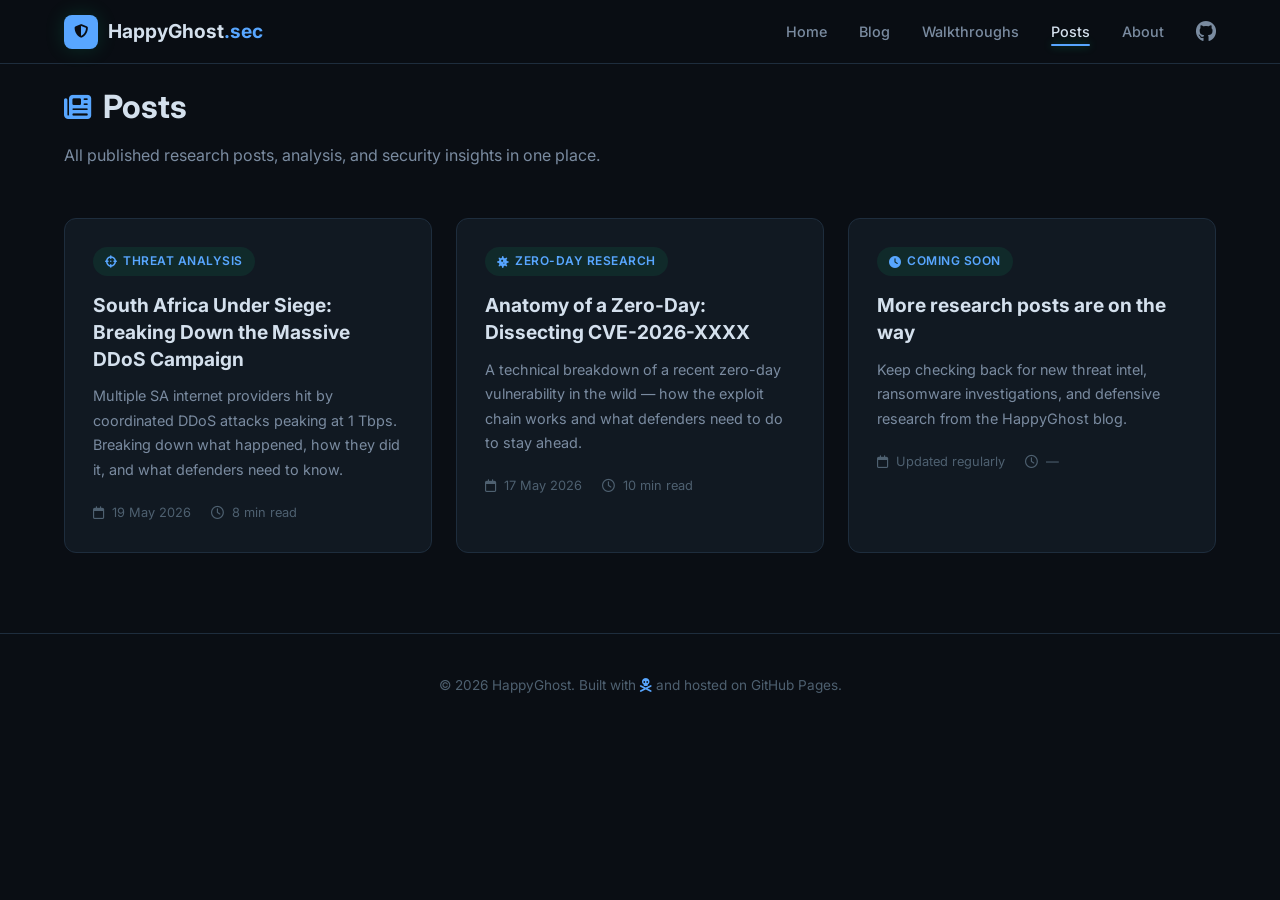
==== posts.html @ b6957aea "Add files via upload" ====
<!DOCTYPE html>
<html lang="en">
<head>
    <meta charset="UTF-8">
    <meta name="viewport" content="width=device-width, initial-scale=1.0">
    <title>Posts | HappyGhost.sec</title>
    <link rel="preconnect" href="https://fonts.googleapis.com">
    <link href="https://fonts.googleapis.com/css2?family=Inter:wght@300;400;500;600;700;800&family=JetBrains+Mono:wght@400;500&display=swap" rel="stylesheet">
    <link rel="stylesheet" href="https://cdnjs.cloudflare.com/ajax/libs/font-awesome/6.5.1/css/all.min.css">
    <link rel="stylesheet" href="css/style.css">
</head>
<body>
    <!-- Navigation -->
    <nav class="navbar" id="navbar">
        <div class="nav-container">
            <a href="index.html" class="nav-logo">
                <span class="logo-icon"><i class="fas fa-shield-halved"></i></span>
                <span class="logo-text">HappyGhost<span class="accent">.sec</span></span>
            </a>
            <ul class="nav-links" id="nav-links">
                <li><a href="index.html">Home</a></li>
                <li><a href="index.html#blog">Blog</a></li>
                <li><a href="walkthroughs.html">Walkthroughs</a></li>
                <li><a href="posts.html" class="active">Posts</a></li>
                <li><a href="index.html#about">About</a></li>
                <li><a href="https://github.com" target="_blank" class="nav-github"><i class="fab fa-github"></i></a></li>
            </ul>
            <button class="nav-toggle" id="nav-toggle" aria-label="Toggle menu">
                <span></span><span></span><span></span>
            </button>
        </div>
    </nav>

    <!-- Posts Page -->
    <section class="section">
        <div class="container">
            <div class="section-header">
                <h2><i class="fas fa-newspaper"></i> Posts</h2>
                <p>All published research posts, analysis, and security insights in one place.</p>
            </div>

            <div class="blog-grid">
                <article class="blog-card" onclick="window.location.href='posts/sa-ddos-attacks.html'">
                    <div class="card-tag"><i class="fas fa-crosshairs"></i> Threat Analysis</div>
                    <h3>South Africa Under Siege: Breaking Down the Massive DDoS Campaign</h3>
                    <p>Multiple SA internet providers hit by coordinated DDoS attacks peaking at 1 Tbps. Breaking down what happened, how they did it, and what defenders need to know.</p>
                    <div class="card-meta">
                        <span><i class="far fa-calendar"></i> 19 May 2026</span>
                        <span><i class="far fa-clock"></i> 8 min read</span>
                    </div>
                </article>

                <article class="blog-card" onclick="window.location.href='posts/zero-day-analysis.html'">
                    <div class="card-tag"><i class="fas fa-virus"></i> Zero-Day Research</div>
                    <h3>Anatomy of a Zero-Day: Dissecting CVE-2026-XXXX</h3>
                    <p>A technical breakdown of a recent zero-day vulnerability in the wild — how the exploit chain works and what defenders need to do to stay ahead.</p>
                    <div class="card-meta">
                        <span><i class="far fa-calendar"></i> 17 May 2026</span>
                        <span><i class="far fa-clock"></i> 10 min read</span>
                    </div>
                </article>

                <article class="blog-card">
                    <div class="card-tag"><i class="fas fa-clock"></i> Coming Soon</div>
                    <h3>More research posts are on the way</h3>
                    <p>Keep checking back for new threat intel, ransomware investigations, and defensive research from the HappyGhost blog.</p>
                    <div class="card-meta">
                        <span><i class="far fa-calendar"></i> Updated regularly</span>
                        <span><i class="far fa-clock"></i> —</span>
                    </div>
                </article>
            </div>
        </div>
    </section>

    <!-- Footer -->
    <footer class="footer">
        <div class="container">
            <div class="footer-content">
                <p>&copy; 2026 HappyGhost. Built with <i class="fas fa-skull-crossbones accent"></i> and hosted on GitHub Pages.</p>
            </div>
        </div>
    </footer>

    <script src="js/script.js"></script>
</body>
</html>
---- css/style.css ----
/* ===================================
   EUGENE.SEC — Cybersecurity Dark Theme
   =================================== */

/* --- Reset & Base --- */
*, *::before, *::after {
    margin: 0;
    padding: 0;
    box-sizing: border-box;
}

:root {
    --bg-primary: #0a0e14;
    --bg-secondary: #111922;
    --bg-tertiary: #162030;
    --bg-card: #111922;
    --border: #1e2d3d;
    --text-primary: #d4e0ed;
    --text-secondary: #7a8ba0;
    --text-muted: #4e6070;
    --accent: #58a6ff;
    --accent-blue: #38bdf8;
    --accent-orange: #f59e0b;
    --accent-red: #ef4444;
    --accent-purple: #a78bfa;
    --accent-cyan: #22d3ee;
    --font-body: 'Inter', -apple-system, BlinkMacSystemFont, sans-serif;
    --font-mono: 'JetBrains Mono', 'Fira Code', monospace;
    --radius: 12px;
    --radius-sm: 8px;
    --shadow: 0 2px 12px rgba(0,0,0,0.5);
    --transition: all 0.3s ease;
    --glow: 0 0 20px rgba(0, 232, 143, 0.15);
}

html {
    scroll-behavior: smooth;
    scroll-padding-top: 80px;
}

body {
    font-family: var(--font-body);
    background: var(--bg-primary);
    color: var(--text-primary);
    line-height: 1.7;
    -webkit-font-smoothing: antialiased;
}

a {
    color: var(--accent);
    text-decoration: none;
    transition: var(--transition);
}

a:hover { opacity: 0.85; }

.container {
    max-width: 1200px;
    margin: 0 auto;
    padding: 0 24px;
}

.accent { color: var(--accent); }
.accent-link { color: var(--accent); border-bottom: 1px dashed var(--accent); }
.accent-link:hover { border-bottom-style: solid; }

/* --- Navbar --- */
.navbar {
    position: fixed;
    top: 0;
    left: 0;
    right: 0;
    z-index: 1000;
    background: rgba(10, 14, 20, 0.88);
    backdrop-filter: blur(16px);
    border-bottom: 1px solid var(--border);
    height: 64px;
}

.nav-container {
    max-width: 1200px;
    margin: 0 auto;
    padding: 0 24px;
    display: flex;
    align-items: center;
    justify-content: space-between;
    height: 100%;
}

.nav-logo {
    display: flex;
    align-items: center;
    gap: 10px;
    font-size: 1.2rem;
    font-weight: 700;
    color: var(--text-primary);
}

.logo-icon {
    background: var(--accent);
    color: var(--bg-primary);
    width: 34px;
    height: 34px;
    border-radius: 8px;
    display: flex;
    align-items: center;
    justify-content: center;
    font-size: 0.85rem;
    box-shadow: var(--glow);
}

.nav-links {
    display: flex;
    list-style: none;
    gap: 32px;
    align-items: center;
}

.nav-links a {
    color: var(--text-secondary);
    font-size: 0.9rem;
    font-weight: 500;
    transition: var(--transition);
    position: relative;
}

.nav-links a:hover,
.nav-links a.active {
    color: var(--text-primary);
}

.nav-links a.active::after {
    content: '';
    position: absolute;
    bottom: -6px;
    left: 0;
    right: 0;
    height: 2px;
    background: var(--accent);
    border-radius: 1px;
    box-shadow: 0 0 8px rgba(0,232,143,0.4);
}

.nav-github {
    font-size: 1.3rem !important;
    color: var(--text-secondary) !important;
}

.nav-toggle {
    display: none;
    flex-direction: column;
    gap: 5px;
    background: none;
    border: none;
    cursor: pointer;
    padding: 4px;
}

.nav-toggle span {
    width: 24px;
    height: 2px;
    background: var(--text-primary);
    border-radius: 2px;
    transition: var(--transition);
}

/* --- Hero --- */
.hero {
    position: relative;
    padding: 160px 0 100px;
    overflow: hidden;
}

.hero-bg-grid {
    position: absolute;
    inset: 0;
    background-image:
        linear-gradient(rgba(0,232,143,0.04) 1px, transparent 1px),
        linear-gradient(90deg, rgba(0,232,143,0.04) 1px, transparent 1px);
    background-size: 60px 60px;
    mask-image: radial-gradient(ellipse 70% 70% at 50% 30%, black 20%, transparent 100%);
}

.hero-content {
    position: relative;
    max-width: 720px;
}

.hero-badge {
    display: inline-flex;
    align-items: center;
    gap: 8px;
    background: rgba(0,232,143,0.08);
    border: 1px solid rgba(0,232,143,0.2);
    padding: 6px 16px;
    border-radius: 100px;
    font-size: 0.85rem;
    color: var(--accent);
    margin-bottom: 24px;
}

.pulse {
    animation: pulse 2s infinite;
}

@keyframes pulse {
    0%, 100% { opacity: 1; }
    50% { opacity: 0.4; }
}

.hero h1 {
    font-size: 3.2rem;
    font-weight: 800;
    line-height: 1.15;
    margin-bottom: 20px;
    letter-spacing: -0.02em;
}

.hero-subtitle {
    font-size: 1.15rem;
    color: var(--text-secondary);
    line-height: 1.8;
    margin-bottom: 36px;
}

.hero-stats {
    display: flex;
    gap: 40px;
    margin-bottom: 36px;
    padding: 24px 0;
    border-top: 1px solid var(--border);
    border-bottom: 1px solid var(--border);
}

.stat-number {
    display: block;
    font-size: 1.8rem;
    font-weight: 800;
    color: var(--accent);
    font-family: var(--font-mono);
    text-shadow: 0 0 20px rgba(0,232,143,0.3);
}

.stat-label {
    font-size: 0.8rem;
    color: var(--text-muted);
    text-transform: uppercase;
    letter-spacing: 0.05em;
}

.hero-actions {
    display: flex;
    gap: 16px;
    flex-wrap: wrap;
}

/* --- Buttons --- */
.btn {
    display: inline-flex;
    align-items: center;
    gap: 8px;
    padding: 12px 24px;
    border-radius: var(--radius-sm);
    font-size: 0.9rem;
    font-weight: 600;
    cursor: pointer;
    transition: var(--transition);
    border: none;
}

.btn-primary {
    background: var(--accent);
    color: var(--bg-primary);
}

.btn-primary:hover {
    background: #33ffaa;
    color: var(--bg-primary);
    opacity: 1;
    transform: translateY(-1px);
    box-shadow: 0 4px 24px rgba(0,232,143,0.35);
}

.btn-outline {
    background: transparent;
    color: var(--text-primary);
    border: 1px solid var(--border);
}

.btn-outline:hover {
    border-color: var(--accent);
    color: var(--accent);
    opacity: 1;
    transform: translateY(-1px);
}

/* --- Sections --- */
.section {
    padding: 80px 0;
}

.section-alt {
    background: var(--bg-secondary);
    border-top: 1px solid var(--border);
    border-bottom: 1px solid var(--border);
}

.section-header {
    margin-bottom: 48px;
}

.section-header h2 {
    font-size: 2rem;
    font-weight: 700;
    margin-bottom: 8px;
    display: flex;
    align-items: center;
    gap: 12px;
}

.section-header h2 i {
    color: var(--accent);
    font-size: 0.85em;
}

.section-header p {
    color: var(--text-secondary);
    font-size: 1rem;
}

/* --- Blog Grid --- */
.blog-grid {
    display: grid;
    grid-template-columns: repeat(auto-fill, minmax(340px, 1fr));
    gap: 24px;
}

.blog-card {
    background: var(--bg-card);
    border: 1px solid var(--border);
    border-radius: var(--radius);
    padding: 28px;
    cursor: pointer;
    transition: var(--transition);
    position: relative;
    overflow: hidden;
}

.blog-card::before {
    content: '';
    position: absolute;
    top: 0;
    left: 0;
    right: 0;
    height: 3px;
    background: linear-gradient(90deg, var(--accent), var(--accent-cyan));
    opacity: 0;
    transition: var(--transition);
}

.blog-card:hover {
    border-color: var(--accent);
    transform: translateY(-4px);
    box-shadow: 0 8px 30px rgba(0,0,0,0.5), var(--glow);
}

.blog-card:hover::before { opacity: 1; }

.card-tag {
    display: inline-flex;
    align-items: center;
    gap: 6px;
    background: rgba(0,232,143,0.08);
    color: var(--accent);
    padding: 4px 12px;
    border-radius: 100px;
    font-size: 0.75rem;
    font-weight: 600;
    margin-bottom: 16px;
    text-transform: uppercase;
    letter-spacing: 0.04em;
}

.blog-card h3 {
    font-size: 1.2rem;
    font-weight: 700;
    margin-bottom: 12px;
    line-height: 1.4;
}

.blog-card p {
    color: var(--text-secondary);
    font-size: 0.9rem;
    line-height: 1.7;
    margin-bottom: 20px;
}

.card-meta {
    display: flex;
    gap: 20px;
    font-size: 0.8rem;
    color: var(--text-muted);
}

.card-meta i { margin-right: 4px; }

/* --- SOFA Feed --- */
.sofa-status-bar {
    display: flex;
    align-items: center;
    gap: 10px;
    padding: 12px 20px;
    background: var(--bg-tertiary);
    border: 1px solid var(--border);
    border-radius: var(--radius-sm);
    margin-bottom: 24px;
    font-size: 0.85rem;
    color: var(--text-secondary);
    font-family: var(--font-mono);
}

.status-dot {
    width: 8px;
    height: 8px;
    border-radius: 50%;
    background: var(--accent);
    flex-shrink: 0;
    box-shadow: 0 0 8px rgba(0,232,143,0.5);
}

.status-dot.loading {
    background: var(--accent-orange);
    box-shadow: 0 0 8px rgba(245,158,11,0.5);
    animation: pulse 1s infinite;
}

.status-dot.error {
    background: var(--accent-red);
    box-shadow: 0 0 8px rgba(239,68,68,0.5);
}

.sofa-grid {
    display: grid;
    grid-template-columns: repeat(auto-fill, minmax(280px, 1fr));
    gap: 20px;
}

.sofa-card {
    background: var(--bg-primary);
    border: 1px solid var(--border);
    border-radius: var(--radius);
    padding: 24px;
    transition: var(--transition);
}

.sofa-card:hover {
    border-color: rgba(0,232,143,0.3);
    box-shadow: 0 0 16px rgba(0,232,143,0.06);
}

.sofa-card-header {
    display: flex;
    align-items: center;
    justify-content: space-between;
    margin-bottom: 16px;
}

.sofa-os-name {
    font-size: 1.3rem;
    font-weight: 700;
}

.sofa-version {
    font-family: var(--font-mono);
    font-size: 0.85rem;
    color: var(--accent);
    background: rgba(0,232,143,0.08);
    padding: 4px 10px;
    border-radius: 6px;
}

.sofa-details {
    display: flex;
    flex-direction: column;
    gap: 10px;
}

.sofa-detail {
    display: flex;
    justify-content: space-between;
    align-items: center;
    font-size: 0.85rem;
    padding: 8px 0;
    border-bottom: 1px solid rgba(30,45,61,0.5);
}

.sofa-detail:last-child { border-bottom: none; }

.sofa-detail-label {
    color: var(--text-secondary);
    display: flex;
    align-items: center;
    gap: 6px;
}

.sofa-detail-value {
    font-family: var(--font-mono);
    font-weight: 500;
}

.sofa-detail-value.cve-count {
    color: var(--accent-orange);
    font-weight: 700;
}

.sofa-detail-value.date {
    color: var(--text-primary);
}

.sofa-loading {
    grid-column: 1 / -1;
    display: flex;
    flex-direction: column;
    align-items: center;
    gap: 16px;
    padding: 60px 0;
    color: var(--text-muted);
}

.spinner {
    width: 36px;
    height: 36px;
    border: 3px solid var(--border);
    border-top-color: var(--accent);
    border-radius: 50%;
    animation: spin 0.8s linear infinite;
}

@keyframes spin { to { transform: rotate(360deg); } }

.sofa-footer-note {
    margin-top: 24px;
    padding: 16px 20px;
    background: var(--bg-tertiary);
    border-radius: var(--radius-sm);
    font-size: 0.8rem;
    color: var(--text-muted);
    border: 1px solid var(--border);
}

.sofa-footer-note code {
    font-family: var(--font-mono);
    background: rgba(0,232,143,0.08);
    padding: 2px 6px;
    border-radius: 4px;
    color: var(--accent);
    font-size: 0.78rem;
}

/* --- About --- */
.about-content {
    display: grid;
    grid-template-columns: 1fr auto;
    gap: 48px;
    align-items: start;
}

.about-text p {
    color: var(--text-secondary);
    margin-bottom: 16px;
    font-size: 1rem;
    line-height: 1.8;
}

.tech-stack { margin-top: 24px; }

.tech-stack h4 {
    font-size: 0.85rem;
    text-transform: uppercase;
    letter-spacing: 0.05em;
    color: var(--text-muted);
    margin-bottom: 12px;
}

.tech-tags {
    display: flex;
    flex-wrap: wrap;
    gap: 8px;
}

.tech-tag {
    background: var(--bg-secondary);
    border: 1px solid var(--border);
    padding: 6px 14px;
    border-radius: 100px;
    font-size: 0.8rem;
    color: var(--text-secondary);
    font-weight: 500;
    transition: var(--transition);
}

.tech-tag:hover {
    border-color: var(--accent);
    color: var(--accent);
    box-shadow: 0 0 10px rgba(0,232,143,0.1);
}

.about-links {
    display: flex;
    flex-direction: column;
    gap: 12px;
}

.social-link {
    display: flex;
    align-items: center;
    gap: 10px;
    padding: 12px 20px;
    background: var(--bg-secondary);
    border: 1px solid var(--border);
    border-radius: var(--radius-sm);
    color: var(--text-secondary);
    font-size: 0.9rem;
    font-weight: 500;
    transition: var(--transition);
    min-width: 180px;
}

.social-link:hover {
    border-color: var(--accent);
    color: var(--accent);
    opacity: 1;
    transform: translateX(4px);
}

.social-link i { font-size: 1.1rem; }

/* --- Post Page --- */
.post-page {
    padding: 120px 0 80px;
}

.post-page .container {
    max-width: 780px;
}

.post-header {
    margin-bottom: 48px;
}

.back-link {
    display: inline-flex;
    align-items: center;
    gap: 6px;
    color: var(--text-muted);
    font-size: 0.85rem;
    margin-bottom: 20px;
}

.back-link:hover { color: var(--accent); }

.post-header h1 {
    font-size: 2.4rem;
    font-weight: 800;
    line-height: 1.2;
    margin: 16px 0;
}

.post-meta {
    display: flex;
    gap: 24px;
    color: var(--text-muted);
    font-size: 0.85rem;
}

.post-meta i { margin-right: 4px; }

.post-body h2 {
    font-size: 1.5rem;
    margin: 40px 0 16px;
    padding-top: 24px;
    border-top: 1px solid var(--border);
}

.post-body p {
    color: var(--text-secondary);
    margin-bottom: 16px;
    font-size: 1rem;
}

.post-body .lead {
    font-size: 1.15rem;
    color: var(--text-primary);
    line-height: 1.8;
    margin-bottom: 32px;
}

.post-body figure {
    margin: 32px 0;
    border-radius: var(--radius);
    overflow: hidden;
    background: var(--bg-secondary);
    border: 1px solid var(--border);
}

.post-body figure img {
    width: 100%;
    height: auto;
    display: block;
}

.post-body figcaption {
    padding: 14px 16px;
    color: var(--text-secondary);
    font-size: 0.95rem;
}

.post-body ul {
    margin: 16px 0 24px 24px;
    color: var(--text-secondary);
}

.post-body li {
    margin-bottom: 8px;
    line-height: 1.7;
}

.post-body li a {
    color: var(--accent);
}

.code-block {
    background: var(--bg-secondary);
    border: 1px solid var(--border);
    border-radius: var(--radius);
    margin: 24px 0;
    overflow: hidden;
}

.code-header {
    display: flex;
    justify-content: space-between;
    padding: 10px 16px;
    background: var(--bg-tertiary);
    border-bottom: 1px solid var(--border);
    font-size: 0.8rem;
    color: var(--text-muted);
    font-family: var(--font-mono);
}

.code-block pre {
    padding: 20px;
    overflow-x: auto;
}

.code-block code {
    font-family: var(--font-mono);
    font-size: 0.85rem;
    color: var(--text-primary);
    line-height: 1.8;
}

.callout {
    display: flex;
    gap: 14px;
    padding: 20px;
    background: rgba(0,232,143,0.04);
    border: 1px solid rgba(0,232,143,0.15);
    border-radius: var(--radius-sm);
    margin: 24px 0;
    font-size: 0.9rem;
    color: var(--text-secondary);
    line-height: 1.7;
}

.callout i {
    color: var(--accent);
    font-size: 1.2rem;
    margin-top: 2px;
    flex-shrink: 0;
}

.post-footer-nav {
    margin-top: 60px;
    padding-top: 32px;
    border-top: 1px solid var(--border);
}

/* --- Footer --- */
.footer {
    padding: 40px 0;
    border-top: 1px solid var(--border);
    text-align: center;
}

.footer-content p {
    color: var(--text-muted);
    font-size: 0.85rem;
}

.footer-sub {
    margin-top: 4px;
    font-size: 0.78rem !important;
}

/* --- Responsive --- */
@media (max-width: 768px) {
    .nav-links {
        display: none;
        position: absolute;
        top: 64px;
        left: 0;
        right: 0;
        background: var(--bg-secondary);
        border-bottom: 1px solid var(--border);
        flex-direction: column;
        padding: 20px 24px;
        gap: 16px;
    }

    .nav-links.open { display: flex; }
    .nav-toggle { display: flex; }

    .hero { padding: 120px 0 60px; }
    .hero h1 { font-size: 2.2rem; }
    .hero-stats { flex-direction: column; gap: 20px; }
    .blog-grid { grid-template-columns: 1fr; }
    .sofa-grid { grid-template-columns: 1fr; }
    .about-content { grid-template-columns: 1fr; }
    .about-links { flex-direction: row; flex-wrap: wrap; }
    .post-header h1 { font-size: 1.8rem; }
    .post-meta { flex-wrap: wrap; gap: 12px; }
}

@media (max-width: 480px) {
    .hero h1 { font-size: 1.8rem; }
    .hero-actions { flex-direction: column; }
    .btn { justify-content: center; }
}


/* ===================================
   WALKTHROUGH STYLES
   Add this to the BOTTOM of your css/style.css
   =================================== */

/* --- Platform Cards (index.html) --- */
.walkthrough-platforms {
    display: grid;
    grid-template-columns: repeat(auto-fill, minmax(340px, 1fr));
    gap: 24px;
}

.platform-card {
    display: flex;
    align-items: center;
    gap: 24px;
    background: var(--bg-card);
    border: 1px solid var(--border);
    border-radius: var(--radius);
    padding: 32px;
    cursor: pointer;
    transition: var(--transition);
    text-decoration: none;
    position: relative;
    overflow: hidden;
}

.platform-card::before {
    content: '';
    position: absolute;
    top: 0;
    left: 0;
    right: 0;
    height: 3px;
    opacity: 0;
    transition: var(--transition);
}

.platform-card:hover {
    transform: translateY(-4px);
    opacity: 1;
}

.htb-card::before { background: #9fef00; }
.thm-card::before { background: #ef3b36; }

.htb-card:hover { border-color: #9fef00; box-shadow: 0 8px 30px rgba(159,239,0,0.1); }
.thm-card:hover { border-color: #ef3b36; box-shadow: 0 8px 30px rgba(239,59,54,0.1); }

.platform-card:hover::before { opacity: 1; }

.platform-icon {
    width: 64px;
    height: 64px;
    border-radius: 16px;
    display: flex;
    align-items: center;
    justify-content: center;
    font-size: 1.6rem;
    flex-shrink: 0;
}

.htb-icon { background: rgba(159,239,0,0.1); color: #9fef00; }
.thm-icon { background: rgba(239,59,54,0.1); color: #ef3b36; }

.platform-info h3 {
    font-size: 1.3rem;
    font-weight: 700;
    color: var(--text-primary);
    margin-bottom: 8px;
}

.platform-info p {
    color: var(--text-secondary);
    font-size: 0.9rem;
    line-height: 1.6;
    margin-bottom: 12px;
}

.platform-link {
    font-size: 0.85rem;
    font-weight: 600;
    display: inline-flex;
    align-items: center;
    gap: 6px;
    transition: var(--transition);
}

.htb-card .platform-link { color: #9fef00; }
.thm-card .platform-link { color: #ef3b36; }

/* --- Walkthroughs Page --- */
.wt-page {
    padding: 120px 0 80px;
}

.wt-page-header {
    margin-bottom: 40px;
}

.wt-page-header h1 {
    font-size: 2.4rem;
    font-weight: 800;
    margin: 16px 0 12px;
}

.wt-page-header p {
    color: var(--text-secondary);
    font-size: 1rem;
    max-width: 640px;
}

/* --- Filter Buttons --- */
.wt-filters {
    display: flex;
    gap: 10px;
    margin-bottom: 32px;
    flex-wrap: wrap;
}

.wt-filter {
    display: inline-flex;
    align-items: center;
    gap: 6px;
    padding: 8px 18px;
    background: var(--bg-secondary);
    border: 1px solid var(--border);
    border-radius: 100px;
    color: var(--text-secondary);
    font-size: 0.85rem;
    font-weight: 600;
    cursor: pointer;
    transition: var(--transition);
    font-family: var(--font-body);
}

.wt-filter:hover {
    border-color: var(--accent);
    color: var(--accent);
}

.wt-filter.active {
    background: var(--accent);
    color: var(--bg-primary);
    border-color: var(--accent);
}

/* --- Walkthrough Cards Grid --- */
.wt-grid {
    display: grid;
    grid-template-columns: repeat(auto-fill, minmax(320px, 1fr));
    gap: 20px;
}

.wt-card {
    background: var(--bg-card);
    border: 1px solid var(--border);
    border-radius: var(--radius);
    padding: 24px;
    cursor: pointer;
    transition: var(--transition);
    display: flex;
    flex-direction: column;
}

.wt-card:hover {
    transform: translateY(-3px);
    box-shadow: 0 8px 24px rgba(0,0,0,0.4);
}

.wt-card[data-platform="htb"]:hover { border-color: #9fef00; }
.wt-card[data-platform="thm"]:hover { border-color: #ef3b36; }

.wt-card-top {
    display: flex;
    align-items: center;
    justify-content: space-between;
    margin-bottom: 14px;
}

.wt-platform-tag {
    display: inline-flex;
    align-items: center;
    gap: 5px;
    padding: 4px 10px;
    border-radius: 100px;
    font-size: 0.7rem;
    font-weight: 700;
    text-transform: uppercase;
    letter-spacing: 0.04em;
}

.htb-tag { background: rgba(159,239,0,0.1); color: #9fef00; }
.thm-tag { background: rgba(239,59,54,0.1); color: #ef3b36; }

.wt-difficulty {
    font-size: 0.7rem;
    font-weight: 700;
    padding: 4px 10px;
    border-radius: 100px;
    text-transform: uppercase;
    letter-spacing: 0.04em;
    font-family: var(--font-mono);
}

.wt-difficulty.easy { background: rgba(63,185,80,0.1); color: #3fb950; }
.wt-difficulty.medium { background: rgba(245,158,11,0.1); color: #f59e0b; }
.wt-difficulty.hard { background: rgba(239,68,68,0.1); color: #ef4444; }

.wt-card h3 {
    font-size: 1.2rem;
    font-weight: 700;
    margin-bottom: 10px;
}

.wt-card p {
    color: var(--text-secondary);
    font-size: 0.88rem;
    line-height: 1.7;
    margin-bottom: 16px;
    flex-grow: 1;
}

.wt-card-footer {
    display: flex;
    justify-content: space-between;
    align-items: center;
    padding-top: 14px;
    border-top: 1px solid var(--border);
}

.wt-tags {
    display: flex;
    gap: 6px;
    flex-wrap: wrap;
}

.wt-mini-tag {
    background: var(--bg-tertiary);
    color: var(--text-muted);
    padding: 2px 8px;
    border-radius: 4px;
    font-size: 0.7rem;
    font-family: var(--font-mono);
}

.wt-date {
    font-size: 0.75rem;
    color: var(--text-muted);
    white-space: nowrap;
}

.wt-date i { margin-right: 4px; }

.wt-header-tags {
    display: flex;
    align-items: center;
    gap: 10px;
    margin-bottom: 8px;
    margin-top: 16px;
}

/* Fade in animation for filtered cards */
@keyframes fadeIn {
    from { opacity: 0; transform: translateY(8px); }
    to { opacity: 1; transform: translateY(0); }
}

/* --- Responsive --- */
@media (max-width: 768px) {
    .walkthrough-platforms { grid-template-columns: 1fr; }
    .platform-card { flex-direction: column; text-align: center; }
    .wt-grid { grid-template-columns: 1fr; }
    .wt-page-header h1 { font-size: 1.8rem; }
}

.more-posts {
    text-align: center;
    margin-top: 40px;
}

.more-posts-about {
    display: flex;
    justify-content: flex-start;
    margin-bottom: 32px;
}

.more-posts-btn {
    max-width: 240px;
    width: auto;
    padding: 12px 18px;
    justify-content: flex-start;
    white-space: nowrap;
}

.more-posts-btn i {
    font-size: 0.95rem;
}
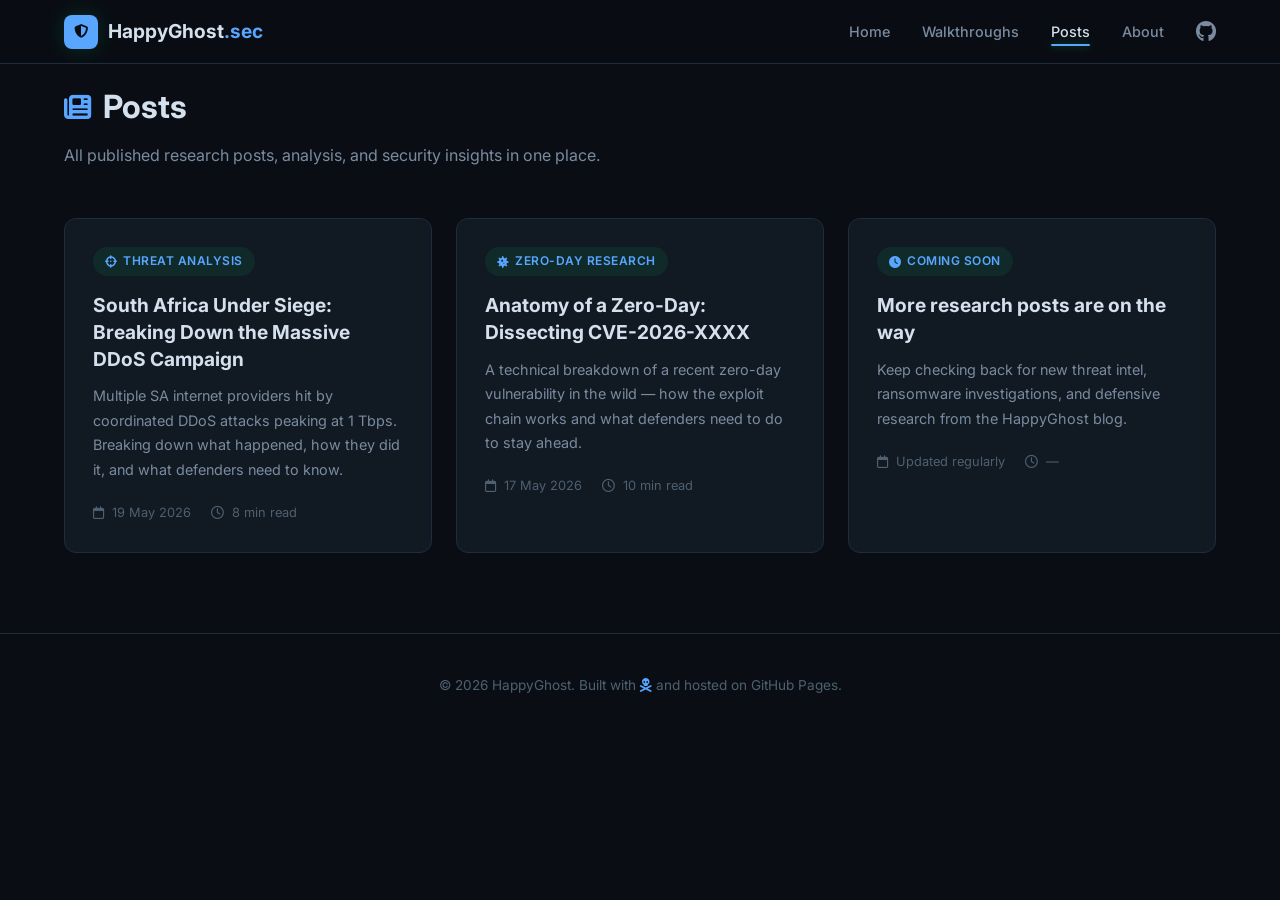
==== commit ebf49d77: "Add files via upload" ====
--- a/posts.html
+++ b/posts.html
@@ -19,7 +19,6 @@
             </a>
             <ul class="nav-links" id="nav-links">
                 <li><a href="index.html">Home</a></li>
-                <li><a href="index.html#blog">Blog</a></li>
                 <li><a href="walkthroughs.html">Walkthroughs</a></li>
                 <li><a href="posts.html" class="active">Posts</a></li>
                 <li><a href="index.html#about">About</a></li>
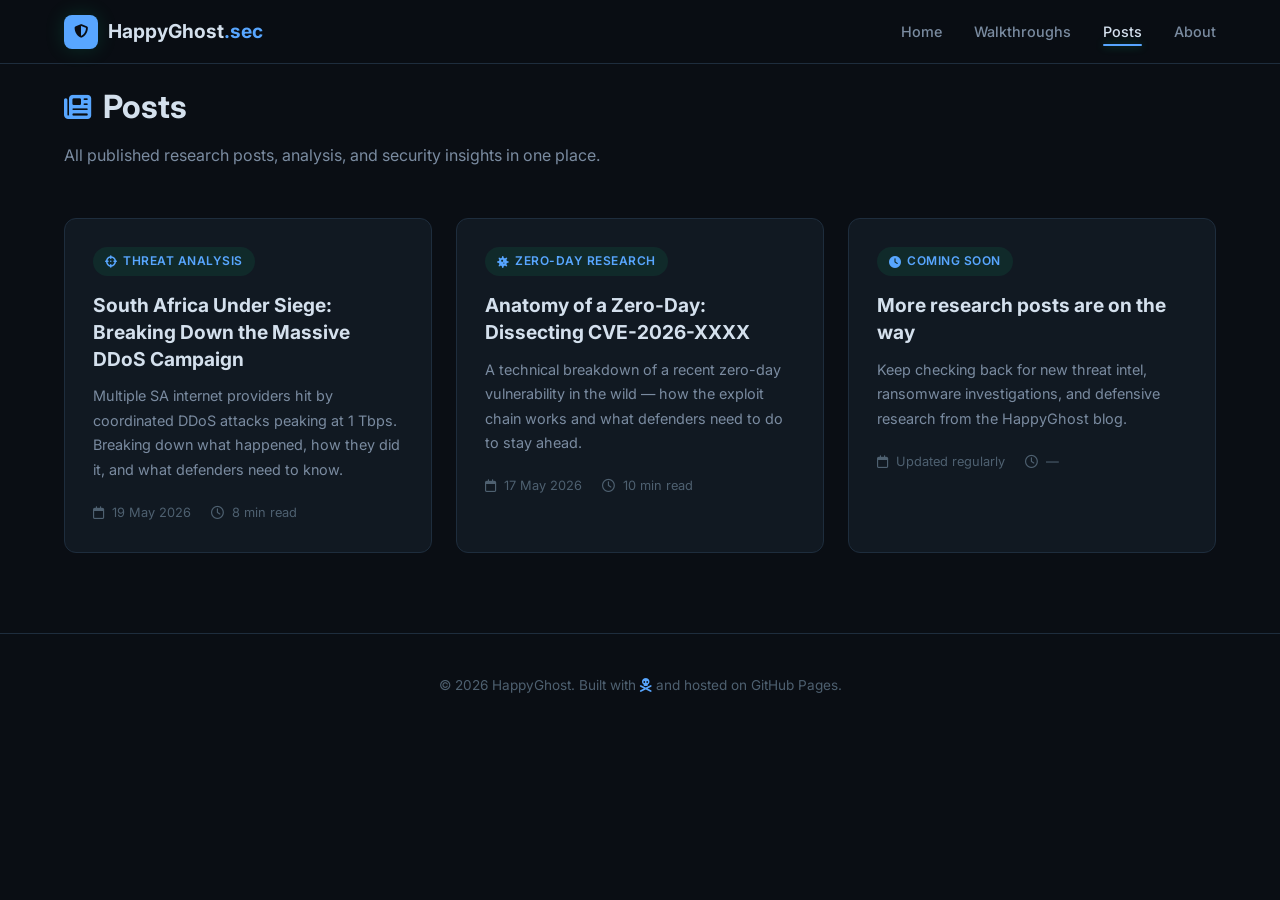
==== commit 31a285d8: "Remove GitHub link from posts.html Removed GitHub link from the navigation menu." ====
--- a/posts.html
+++ b/posts.html
@@ -22,7 +22,6 @@
                 <li><a href="walkthroughs.html">Walkthroughs</a></li>
                 <li><a href="posts.html" class="active">Posts</a></li>
                 <li><a href="index.html#about">About</a></li>
-                <li><a href="https://github.com" target="_blank" class="nav-github"><i class="fab fa-github"></i></a></li>
             </ul>
             <button class="nav-toggle" id="nav-toggle" aria-label="Toggle menu">
                 <span></span><span></span><span></span>
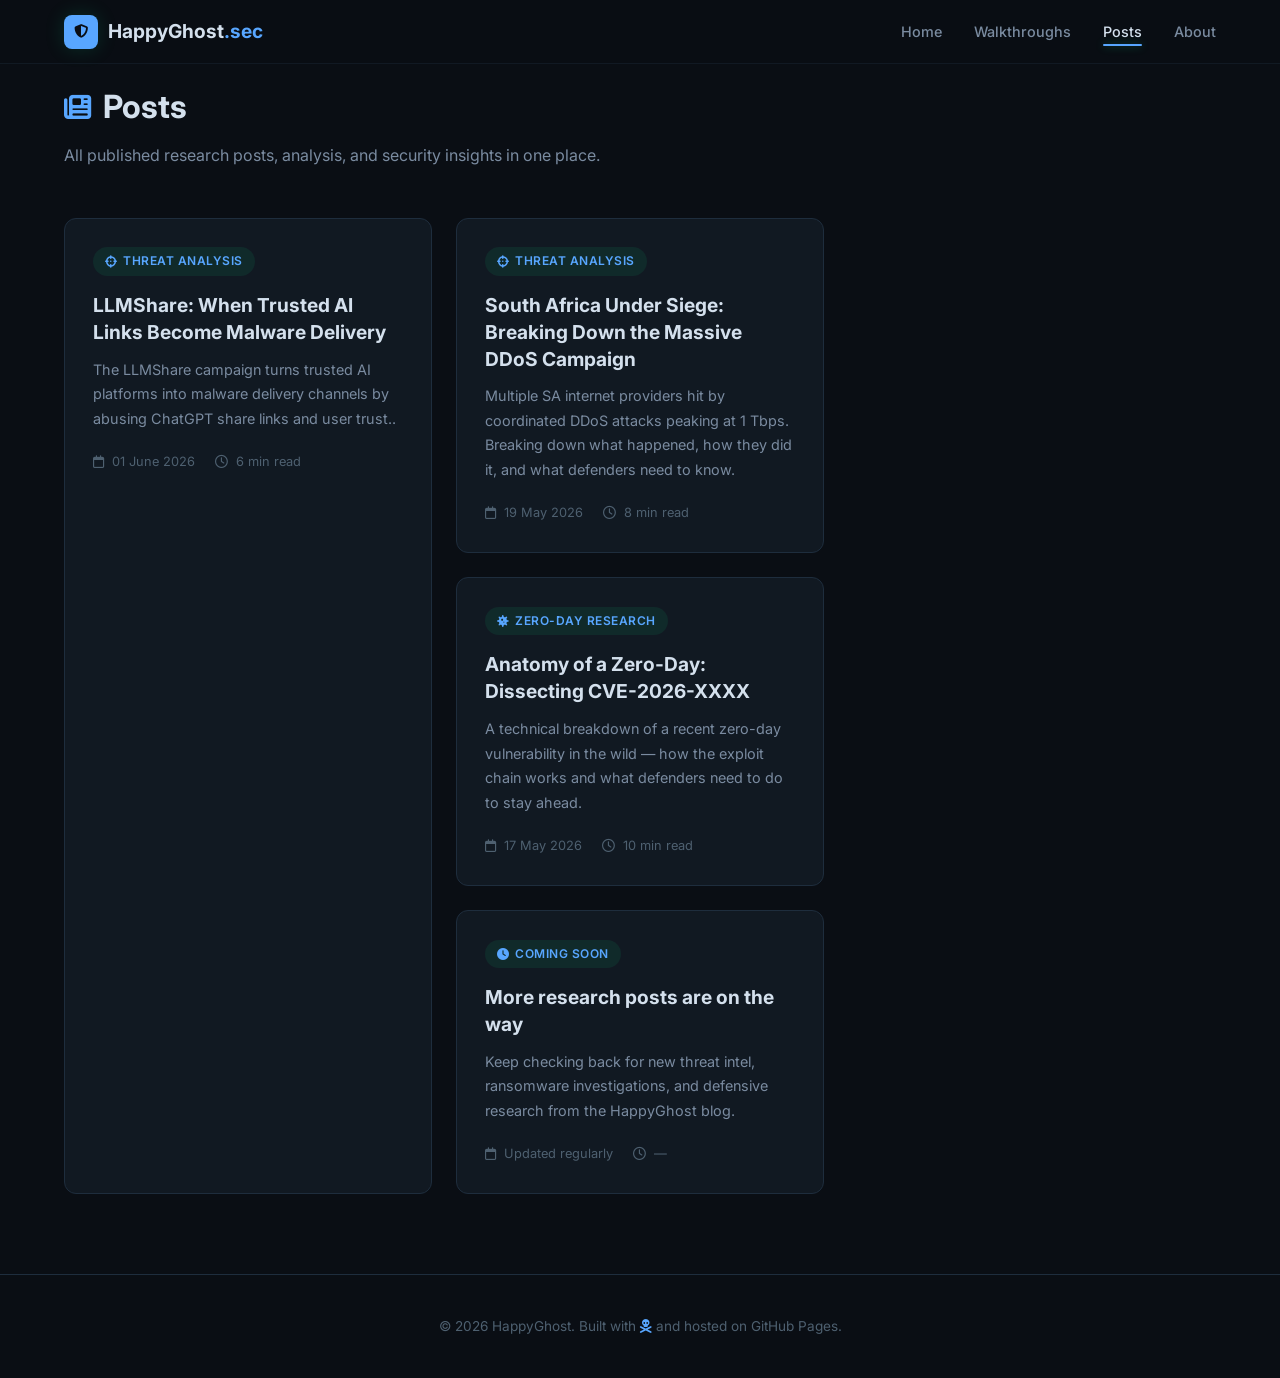
==== commit 205cf177: "Add blog post on LLMShare malware delivery Added a new blog post about the LLMShare campaign and its" ====
--- a/posts.html
+++ b/posts.html
@@ -36,6 +36,17 @@
                 <h2><i class="fas fa-newspaper"></i> Posts</h2>
                 <p>All published research posts, analysis, and security insights in one place.</p>
             </div>
+
+             <div class="blog-grid">
+                <article class="blog-card" onclick="window.location.href='posts/ChatGPT.html'">
+                    <div class="card-tag"><i class="fas fa-crosshairs"></i> Threat Analysis</div>
+                    <h3>LLMShare: When Trusted AI Links Become Malware Delivery</h3>
+                    <p>The LLMShare campaign turns trusted AI platforms into malware delivery channels by abusing ChatGPT share links and user trust..</p>
+                    <div class="card-meta">
+                        <span><i class="far fa-calendar"></i> 01 June 2026</span>
+                        <span><i class="far fa-clock"></i> 6 min read</span>
+                    </div>
+                </article>
 
             <div class="blog-grid">
                 <article class="blog-card" onclick="window.location.href='posts/sa-ddos-attacks.html'">
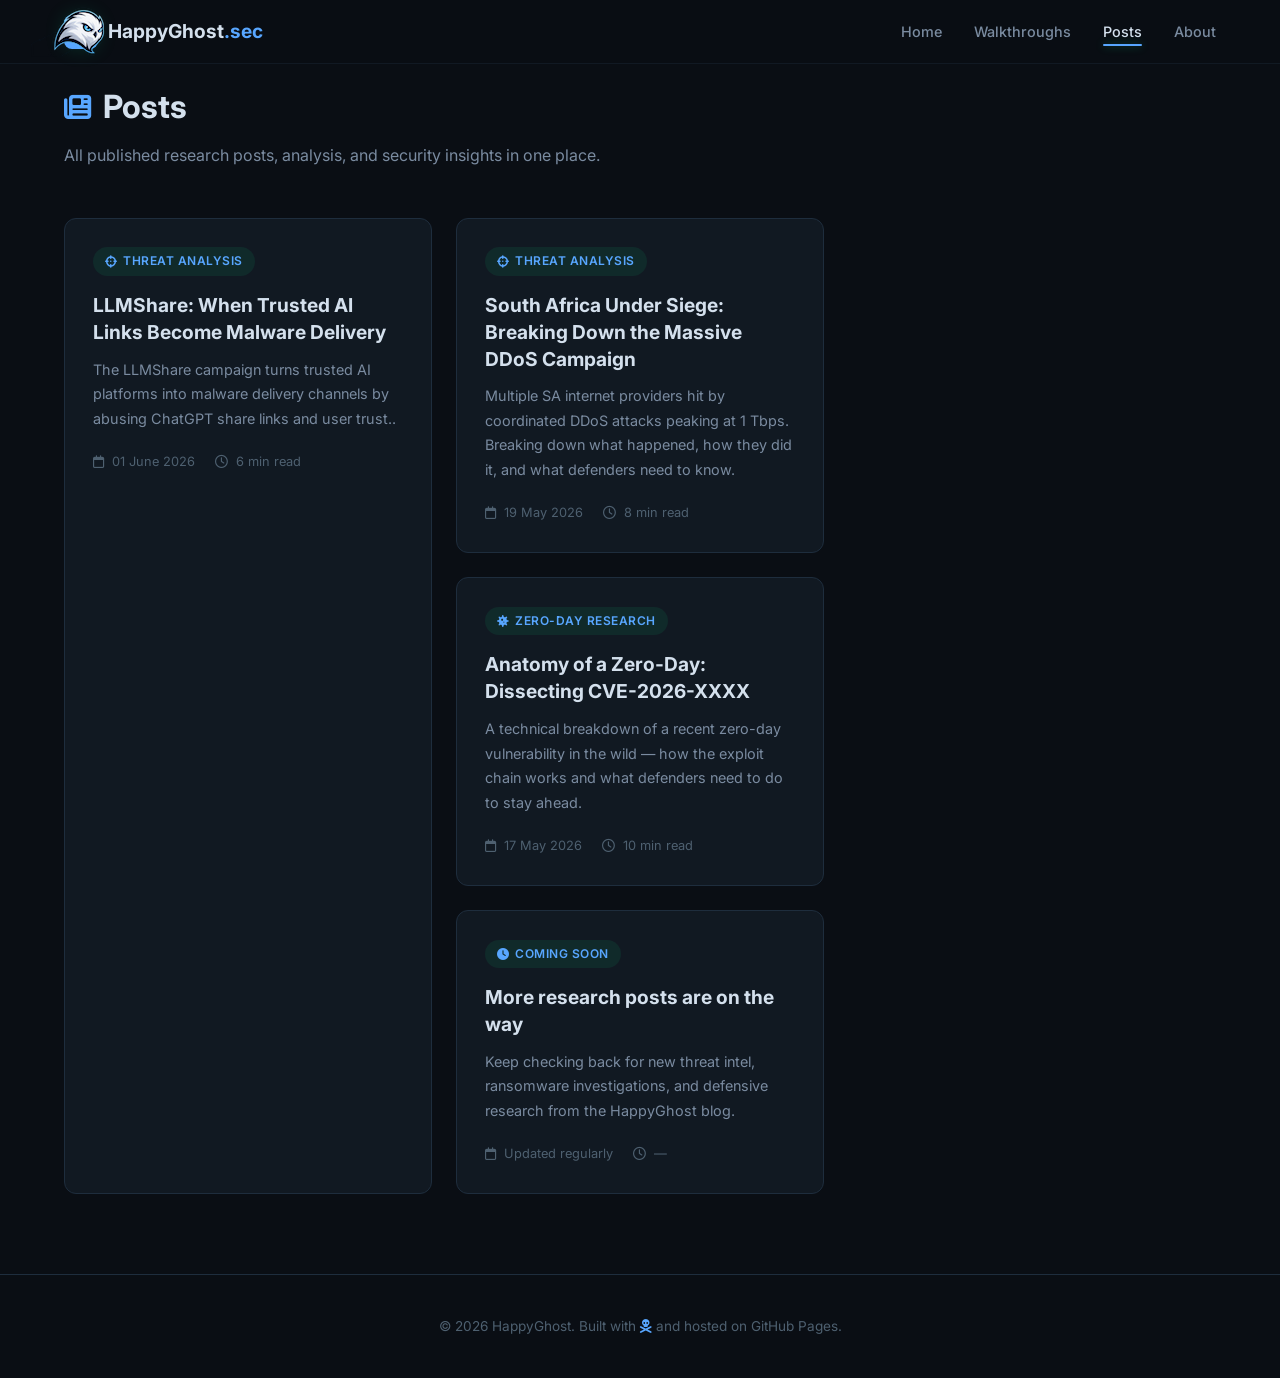
==== commit 01678731: "Replace logo icon with image in navigation" ====
--- a/posts.html
+++ b/posts.html
@@ -14,7 +14,7 @@
     <nav class="navbar" id="navbar">
         <div class="nav-container">
             <a href="index.html" class="nav-logo">
-                <span class="logo-icon"><i class="fas fa-shield-halved"></i></span>
+                <span class="logo-icon"><img src="images/logo.png" alt="HappyGhost logo"></span>
                 <span class="logo-text">HappyGhost<span class="accent">.sec</span></span>
             </a>
             <ul class="nav-links" id="nav-links">
